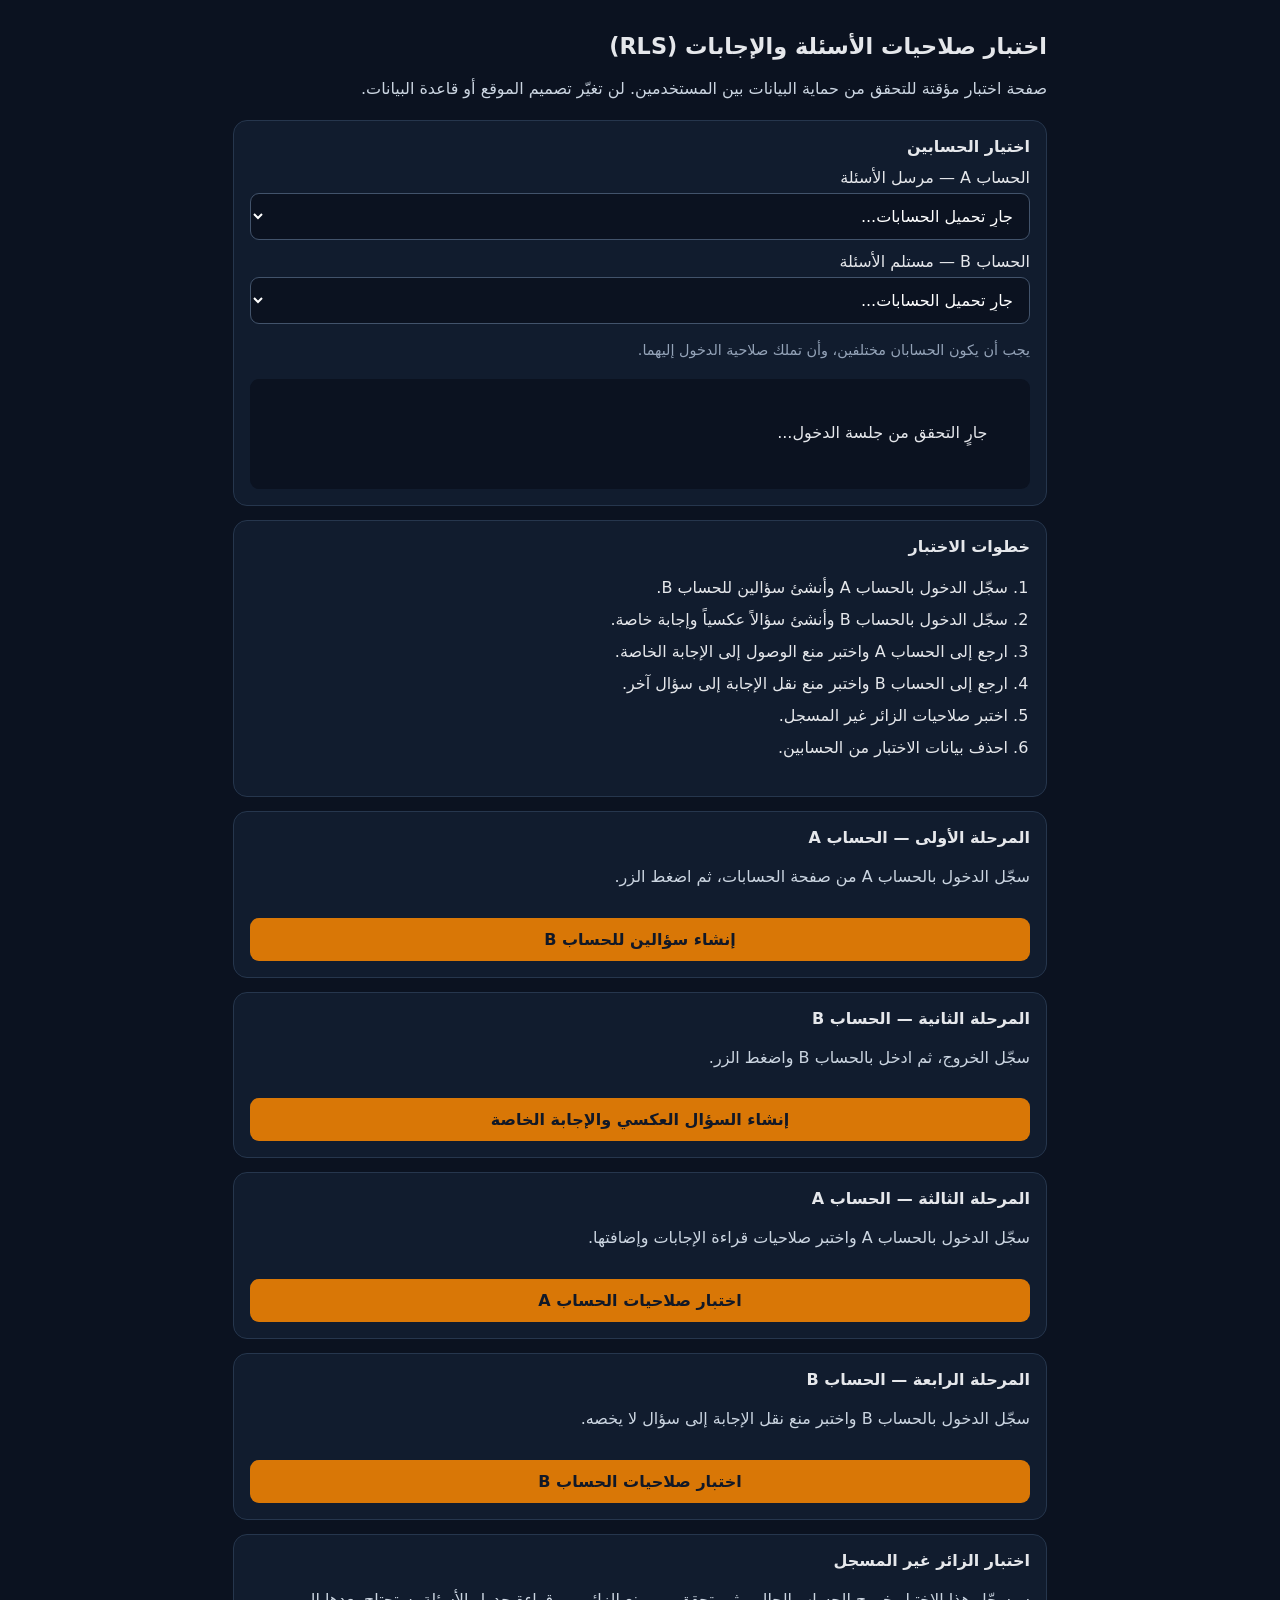
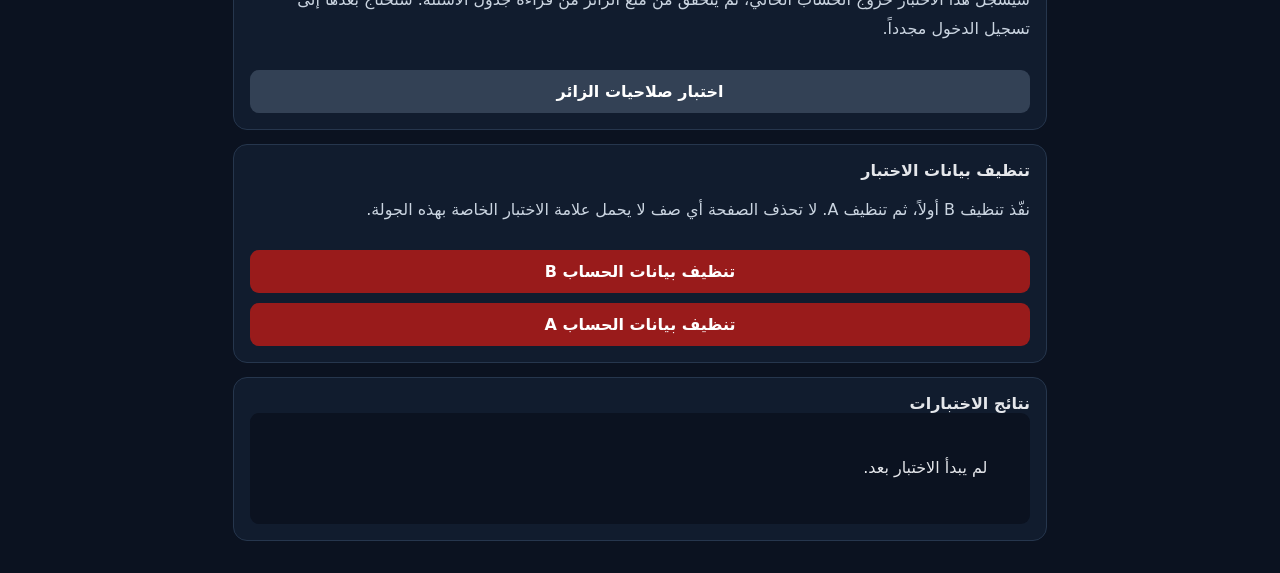
==== test-data-rls.html @ 72e55248 "Create test-data-rls.html" ====
<!DOCTYPE html>
<html lang="ar" dir="rtl">
<head>
  <meta charset="UTF-8">
  <meta name="viewport" content="width=device-width, initial-scale=1">
  <title>اختبار أمان البيانات</title>

  <style>
    * {
      box-sizing: border-box;
    }

    body {
      margin: 0;
      padding: 18px;
      max-width: 850px;
      margin-inline: auto;
      background: #0b1220;
      color: #e5e7eb;
      font-family: system-ui, sans-serif;
    }

    h1 {
      font-size: 1.4rem;
    }

    p {
      line-height: 1.8;
      color: #cbd5e1;
    }

    .card {
      background: #111c2e;
      border: 1px solid #26364d;
      border-radius: 14px;
      padding: 16px;
      margin: 14px 0;
    }

    label {
      display: block;
      margin: 12px 0 6px;
    }

    select,
    button {
      width: 100%;
      padding: 12px;
      border-radius: 9px;
      font: inherit;
    }

    select {
      color: white;
      background: #0b1220;
      border: 1px solid #42536b;
    }

    button {
      border: 0;
      background: #d97706;
      color: #111827;
      font-weight: bold;
      margin-top: 10px;
      cursor: pointer;
    }

    button.secondary {
      background: #334155;
      color: white;
    }

    button.danger {
      background: #991b1b;
      color: white;
    }

    button:disabled {
      opacity: .45;
    }

    .status {
      padding: 12px;
      border-radius: 9px;
      background: #0b1220;
      white-space: pre-wrap;
      overflow-wrap: anywhere;
      line-height: 1.8;
    }

    .pass {
      color: #86efac;
    }

    .fail {
      color: #fca5a5;
    }

    .muted {
      color: #94a3b8;
      font-size: .9rem;
    }

    ol {
      padding-right: 22px;
      line-height: 2;
    }
  </style>
</head>

<body>

  <h1>اختبار صلاحيات الأسئلة والإجابات (RLS)</h1>

  <p>
    صفحة اختبار مؤقتة للتحقق من حماية البيانات بين المستخدمين.
    لن تغيّر تصميم الموقع أو قاعدة البيانات.
  </p>

  <section class="card">

    <strong>اختيار الحسابين</strong>

    <label for="accountA">
      الحساب A — مرسل الأسئلة
    </label>

    <select id="accountA">
      <option>جارٍ تحميل الحسابات...</option>
    </select>

    <label for="accountB">
      الحساب B — مستلم الأسئلة
    </label>

    <select id="accountB">
      <option>جارٍ تحميل الحسابات...</option>
    </select>

    <p class="muted">
      يجب أن يكون الحسابان مختلفين، وأن تملك صلاحية الدخول إليهما.
    </p>

    <div id="session" class="status">
      جارٍ التحقق من جلسة الدخول...
    </div>

  </section>

  <section class="card">

    <strong>خطوات الاختبار</strong>

    <ol>
      <li>سجّل الدخول بالحساب A وأنشئ سؤالين للحساب B.</li>
      <li>سجّل الدخول بالحساب B وأنشئ سؤالاً عكسياً وإجابة خاصة.</li>
      <li>ارجع إلى الحساب A واختبر منع الوصول إلى الإجابة الخاصة.</li>
      <li>ارجع إلى الحساب B واختبر منع نقل الإجابة إلى سؤال آخر.</li>
      <li>اختبر صلاحيات الزائر غير المسجل.</li>
      <li>احذف بيانات الاختبار من الحسابين.</li>
    </ol>

  </section>

  <section class="card">

    <strong>المرحلة الأولى — الحساب A</strong>

    <p>
      سجّل الدخول بالحساب A من صفحة الحسابات، ثم اضغط الزر.
    </p>

    <button id="createA">
      إنشاء سؤالين للحساب B
    </button>

  </section>

  <section class="card">

    <strong>المرحلة الثانية — الحساب B</strong>

    <p>
      سجّل الخروج، ثم ادخل بالحساب B واضغط الزر.
    </p>

    <button id="createB">
      إنشاء السؤال العكسي والإجابة الخاصة
    </button>

  </section>

  <section class="card">

    <strong>المرحلة الثالثة — الحساب A</strong>

    <p>
      سجّل الدخول بالحساب A واختبر صلاحيات قراءة الإجابات وإضافتها.
    </p>

    <button id="testA">
      اختبار صلاحيات الحساب A
    </button>

  </section>

  <section class="card">

    <strong>المرحلة الرابعة — الحساب B</strong>

    <p>
      سجّل الدخول بالحساب B واختبر منع نقل الإجابة إلى سؤال لا يخصه.
    </p>

    <button id="testB">
      اختبار صلاحيات الحساب B
    </button>

  </section>

  <section class="card">

    <strong>اختبار الزائر غير المسجل</strong>

    <p>
      سيسجّل هذا الاختبار خروج الحساب الحالي، ثم يتحقق من منع الزائر
      من قراءة جدول الأسئلة. ستحتاج بعدها إلى تسجيل الدخول مجدداً.
    </p>

    <button id="testAnon" class="secondary">
      اختبار صلاحيات الزائر
    </button>

  </section>

  <section class="card">

    <strong>تنظيف بيانات الاختبار</strong>

    <p>
      نفّذ تنظيف B أولاً، ثم تنظيف A.
      لا تحذف الصفحة أي صف لا يحمل علامة الاختبار الخاصة بهذه الجولة.
    </p>

    <button id="cleanupB" class="danger">
      تنظيف بيانات الحساب B
    </button>

    <button id="cleanupA" class="danger">
      تنظيف بيانات الحساب A
    </button>

  </section>

  <section class="card">

    <strong>نتائج الاختبارات</strong>

    <div id="log" class="status">
      لم يبدأ الاختبار بعد.
    </div>

  </section>

<script type="module">

  import {
    createClient
  } from "https://esm.sh/@supabase/supabase-js@2.57.0";

  import {
    SUPABASE_CONFIG
  } from "./config.js";


  const supabase = createClient(
    SUPABASE_CONFIG.url,
    SUPABASE_CONFIG.publishableKey,
    {
      auth: {
        persistSession: true,
        autoRefreshToken: true,
        detectSessionInUrl: true
      }
    }
  );


  const $ = id => document.getElementById(id);

  const STORAGE_KEY = "askfm_pwa_rls_test_v1";

  const state = JSON.parse(
    localStorage.getItem(STORAGE_KEY) || "{}"
  );

  if (!state.tag) {
    state.tag = "RLS_TEST_" + crypto.randomUUID();
  }

  function save() {
    localStorage.setItem(
      STORAGE_KEY,
      JSON.stringify(state)
    );
  }


  function log(message, type = "") {

    const line = document.createElement("div");

    line.className = type;

    line.textContent = message;

    $("log").appendChild(line);

    $("log").scrollTop = $("log").scrollHeight;
  }


  function clearLog() {
    $("log").replaceChildren();
  }


  async function getCurrentUser() {

    const { data, error } = await supabase.auth.getUser();

    if (error) throw error;

    return data.user;
  }


  async function requireAccount(expectedId, label) {

    const user = await getCurrentUser();

    if (!user) {
      throw new Error(
        "لا توجد جلسة دخول. سجّل الدخول أولاً."
      );
    }

    if (user.id !== expectedId) {
      throw new Error(
        "الحساب الحالي ليس الحساب " + label +
        ". سجّل الدخول بالحساب الصحيح."
      );
    }

    return user;
  }


  function expectDenied(result, description) {

    const blocked =
      Boolean(
        result.error &&
        (
          result.error.code === "42501" ||
          result.error.code === "PGRST301"
        )
      ) ||
      (
        !result.error &&
        Array.isArray(result.data) &&
        result.data.length === 0
      );

    if (!blocked) {

      throw new Error(
        description +
        " — لم يتم منع العملية كما ينبغي. " +
        (result.error?.message || "تم إرجاع بيانات.")
      );

    }

    log(
      "نجاح: " + description + " — تم منع الوصول.",
      "pass"
    );
  }


  function expectVisible(result, description) {

    if (result.error) {
      throw result.error;
    }

    if (
      !Array.isArray(result.data) ||
      result.data.length !== 1
    ) {
      throw new Error(
        description + " — النتيجة غير متوقعة."
      );
    }

    log(
      "نجاح: " + description,
      "pass"
    );
  }


  async function loadProfiles() {

    const { data, error } = await supabase
      .from("profiles")
      .select("id,username,display_name")
      .order("created_at");

    if (error) throw error;

    if (!data || data.length < 2) {
      throw new Error(
        "يلزم وجود حسابين على الأقل."
      );
    }

    for (const id of ["accountA", "accountB"]) {

      const select = $(id);

      select.replaceChildren();

      data.forEach(profile => {

        const option = document.createElement("option");

        option.value = profile.id;

        option.textContent =
          (profile.display_name || profile.username || "مستخدم") +
          " — @" +
          (profile.username || "بدون اسم مستخدم");

        select.appendChild(option);

      });

    }

    if (state.accountA) {
      $("accountA").value = state.accountA;
    }

    if (state.accountB) {
      $("accountB").value = state.accountB;
    }

    if (
      !$("accountB").value ||
      $("accountA").value === $("accountB").value
    ) {

      const other = data.find(
        p => p.id !== $("accountA").value
      );

      if (other) {
        $("accountB").value = other.id;
      }

    }

    state.accountA = $("accountA").value;
    state.accountB = $("accountB").value;

    save();
  }


  async function refreshSession() {

    const user = await getCurrentUser();

    $("session").textContent = user
      ? "الحساب الحالي: " +
        (user.email || user.id) +
        "\nUID: " + user.id
      : "لا يوجد حساب مسجل الدخول حالياً.";

  }


  $("accountA").addEventListener("change", () => {

    state.accountA = $("accountA").value;

    save();

  });


  $("accountB").addEventListener("change", () => {

    state.accountB = $("accountB").value;

    save();

  });


  // المرحلة الأولى: الحساب A ينشئ سؤالين للحساب B

  $("createA").onclick = async () => {

    clearLog();

    try {

      const a = $("accountA").value;
      const b = $("accountB").value;

      if (!a || !b || a === b) {
        throw new Error("اختر حسابين مختلفين.");
      }

      await requireAccount(a, "A");

      if (state.qPrivate || state.qAttack) {
        throw new Error(
          "بيانات الاختبار موجودة مسبقاً. أكمل الاختبار أو نظّفها."
        );
      }

      const q1 = await supabase
        .from("questions")
        .insert({
          recipient_id: b,
          sender_id: a,
          content: state.tag + "_PRIVATE_QUESTION",
          is_anonymous: false
        })
        .select("id")
        .single();

      if (q1.error) throw q1.error;

      state.qPrivate = q1.data.id;

      save();


      const q2 = await supabase
        .from("questions")
        .insert({
          recipient_id: b,
          sender_id: a,
          content: state.tag + "_ATTACK_QUESTION",
          is_anonymous: false
        })
        .select("id")
        .single();

      if (q2.error) throw q2.error;

      state.qAttack = q2.data.id;

      save();

      log(
        "نجاح: تم إنشاء السؤالين من الحساب A إلى الحساب B.",
        "pass"
      );

    } catch (error) {

      log(
        "فشل: " + error.message,
        "fail"
      );

    }

    await refreshSession();

  };


  // المرحلة الثانية: الحساب B ينشئ سؤالاً عكسياً وإجابة خاصة

  $("createB").onclick = async () => {

    clearLog();

    try {

      const a = $("accountA").value;
      const b = $("accountB").value;

      await requireAccount(b, "B");

      if (!state.qPrivate || !state.qAttack) {
        throw new Error(
          "نفّذ المرحلة الأولى بالحساب A أولاً."
        );
      }

      if (state.qReverse || state.answerId) {
        throw new Error(
          "بيانات المرحلة الثانية موجودة مسبقاً."
        );
      }


      const question = await supabase
        .from("questions")
        .insert({
          recipient_id: a,
          sender_id: b,
          content: state.tag + "_REVERSE_QUESTION",
          is_anonymous: false
        })
        .select("id")
        .single();

      if (question.error) throw question.error;

      state.qReverse = question.data.id;

      save();


      const answer = await supabase
        .from("answers")
        .insert({
          question_id: state.qPrivate,
          user_id: b,
          content: state.tag + "_PRIVATE_ANSWER",
          is_public: false
        })
        .select("id")
        .single();

      if (answer.error) throw answer.error;

      state.answerId = answer.data.id;

      save();

      log(
        "نجاح: أنشأ B السؤال العكسي والإجابة الخاصة.",
        "pass"
      );

    } catch (error) {

      log(
        "فشل: " + error.message,
        "fail"
      );

    }

    await refreshSession();

  };


  // المرحلة الثالثة: اختبارات الحساب A

  $("testA").onclick = async () => {

    clearLog();

    try {

      const a = $("accountA").value;

      await requireAccount(a, "A");

      if (!state.answerId || !state.qAttack) {
        throw new Error(
          "أكمل المرحلة الثانية بالحساب B أولاً."
        );
      }


      // هل يستطيع A قراءة إجابة B الخاصة؟

      const privateRead = await supabase
        .from("answers")
        .select("id")
        .eq("id", state.answerId);

      expectDenied(
        privateRead,
        "منع A من قراءة إجابة B الخاصة"
      );


      // هل يستطيع A قراءة السؤال الذي أرسله؟

      const ownQuestion = await supabase
        .from("questions")
        .select("id")
        .eq("id", state.qPrivate);

      expectVisible(
        ownQuestion,
        "السماح لـ A بقراءة السؤال الذي أرسله"
      );


      // هل يستطيع A الإجابة عن سؤال موجّه إلى B؟

      const unauthorizedAnswer = await supabase
        .from("answers")
        .insert({
          question_id: state.qAttack,
          user_id: a,
          content: state.tag + "_UNAUTHORIZED_ANSWER",
          is_public: false
        })
        .select("id");

      expectDenied(
        unauthorizedAnswer,
        "منع A من الإجابة عن سؤال مستلم إلى B"
      );


      log(
        "اكتملت اختبارات الحساب A.",
        "pass"
      );

    } catch (error) {

      log(
        "فشل: " + error.message,
        "fail"
      );

    }

    await refreshSession();

  };


  // المرحلة الرابعة: اختبارات الحساب B

  $("testB").onclick = async () => {

    clearLog();

    try {

      const b = $("accountB").value;

      await requireAccount(b, "B");

      if (!state.answerId || !state.qReverse) {
        throw new Error(
          "أكمل المرحلة الثانية أولاً."
        );
      }


      // يجب أن يرى B إجابته الخاصة

      const ownAnswer = await supabase
        .from("answers")
        .select("id")
        .eq("id", state.answerId);

      expectVisible(
        ownAnswer,
        "السماح لـ B بقراءة إجابته الخاصة"
      );


      // يحاول نقل الإجابة إلى سؤال هو مرسله وليس مستلمه

      const moveAnswer = await supabase
        .from("answers")
        .update({
          question_id: state.qReverse
        })
        .eq("id", state.answerId)
        .select("id");

      expectDenied(
        moveAnswer,
        "منع B من نقل إجابته إلى سؤال ليس مستلماً منه"
      );


      log(
        "اكتملت اختبارات الحساب B.",
        "pass"
      );

    } catch (error) {

      log(
        "فشل: " + error.message,
        "fail"
      );

    }

    await refreshSession();

  };


  // اختبار الزائر غير المسجل

  $("testAnon").onclick = async () => {

    clearLog();

    try {

      await supabase.auth.signOut();

      const result = await supabase
        .from("questions")
        .select("id")
        .limit(1);

      if (
        !result.error ||
        result.error.code !== "42501"
      ) {

        throw new Error(
          "لم نحصل على رفض الصلاحية المتوقع لدور anon. " +
          (result.error?.message || "لم يرجع الطلب خطأ.")
        );

      }

      log(
        "نجاح: الزائر غير المسجل لا يستطيع قراءة جدول الأسئلة.",
        "pass"
      );

      log(
        "تم تسجيل الخروج. سجّل الدخول مجدداً قبل التنظيف."
      );

    } catch (error) {

      log(
        "فشل: " + error.message,
        "fail"
      );

    }

    await refreshSession();

  };


  // حذف صف اختبار بعد التأكد من علامة الاختبار

  async function safeDelete(table, id) {

    if (!id) return;

    const check = await supabase
      .from(table)
      .select("id,content")
      .eq("id", id)
      .maybeSingle();

    if (check.error) throw check.error;

    if (!check.data) return;

    if (
      typeof check.data.content !== "string" ||
      !check.data.content.startsWith(state.tag)
    ) {

      throw new Error(
        "توقف أمان: الصف لا يحمل علامة الاختبار."
      );

    }

    const deletion = await supabase
      .from(table)
      .delete()
      .eq("id", id)
      .select("id");

    if (deletion.error) throw deletion.error;

    if (!deletion.data || deletion.data.length !== 1) {

      throw new Error(
        "لم يتم حذف الصف. تحقق من الحساب الحالي وصلاحيات DELETE."
      );

    }

    log(
      "تم حذف صف اختبار من " + table,
      "pass"
    );

  }


  // تنظيف بيانات B

  $("cleanupB").onclick = async () => {

    clearLog();

    try {

      await requireAccount(
        $("accountB").value,
        "B"
      );

      await safeDelete(
        "answers",
        state.answerId
      );

      await safeDelete(
        "questions",
        state.qReverse
      );

      state.answerId = null;
      state.qReverse = null;

      save();

      log(
        "اكتمل تنظيف بيانات الحساب B.",
        "pass"
      );

    } catch (error) {

      log(
        "تعذر التنظيف: " + error.message,
        "fail"
      );

    }

    await refreshSession();

  };


  // تنظيف بيانات A

  $("cleanupA").onclick = async () => {

    clearLog();

    try {

      await requireAccount(
        $("accountA").value,
        "A"
      );

      await safeDelete(
        "questions",
        state.qPrivate
      );

      await safeDelete(
        "questions",
        state.qAttack
      );

      state.qPrivate = null;
      state.qAttack = null;

      save();

      if (
        !state.answerId &&
        !state.qReverse
      ) {

        localStorage.removeItem(STORAGE_KEY);

        log(
          "اكتمل التنظيف بالكامل. تم حذف بيانات الاختبار.",
          "pass"
        );

      } else {

        log(
          "تم تنظيف بيانات A. لا تزال هناك بيانات B؛ نفّذ تنظيف B أولاً.",
          "pass"
        );

      }

    } catch (error) {

      log(
        "تعذر التنظيف: " + error.message,
        "fail"
      );

    }

    await refreshSession();

  };


  // بدء الصفحة

  try {

    await loadProfiles();

    await refreshSession();

    log(
      "تم الاتصال بـ Supabase وتحميل الحسابات. الصفحة جاهزة للاختبار."
    );

  } catch (error) {

    $("session").textContent =
      "تعذر تشغيل الصفحة: " + error.message;

    log(
      "خطأ تهيئة: " + error.message,
      "fail"
    );

  }

</script>

</body>
</html>
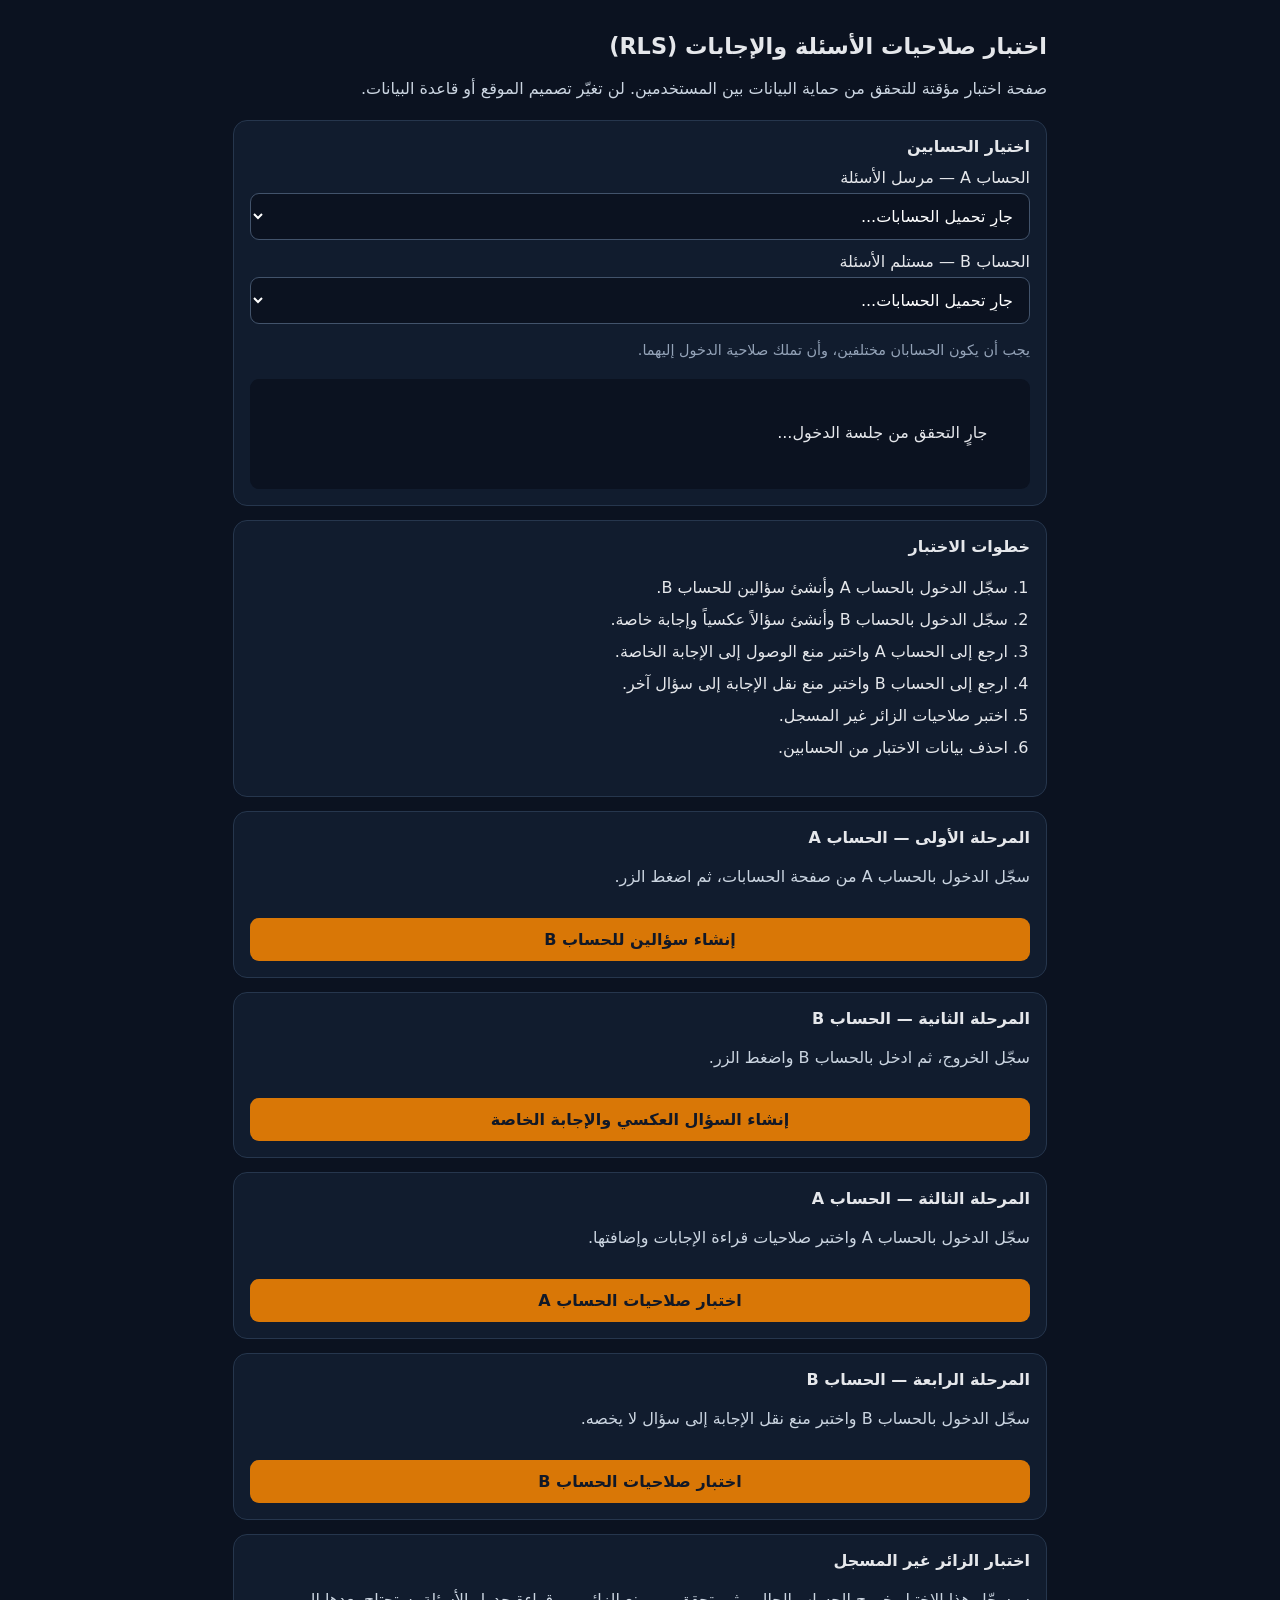
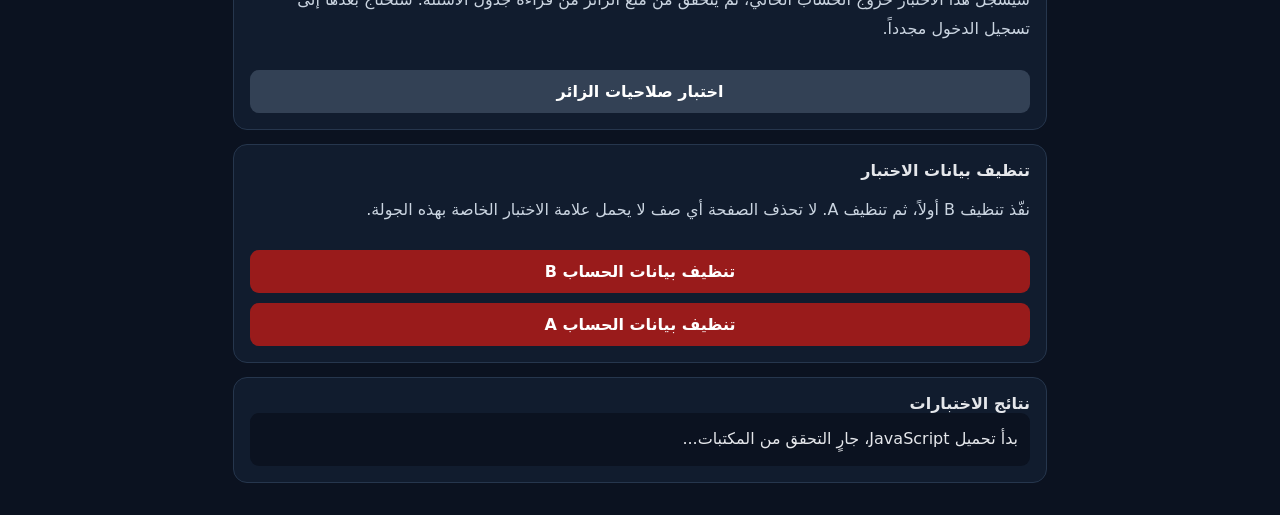
==== commit ef1dd8e3: "Update test-data-rls.html" ====
--- a/test-data-rls.html
+++ b/test-data-rls.html
@@ -262,7 +262,25 @@
     </div>
 
   </section>
-
+<script>
+  const logBox = document.getElementById("log");
+
+  logBox.textContent = "بدأ تحميل JavaScript، جارٍ التحقق من المكتبات...";
+
+  window.addEventListener("error", function(event) {
+    logBox.textContent =
+      "خطأ في تحميل أو تشغيل JavaScript:\n" +
+      (event.message || "خطأ غير محدد") +
+      "\nالمصدر: " + (event.filename || "غير معروف") +
+      "\nالسطر: " + (event.lineno || "غير معروف");
+  });
+
+  window.addEventListener("unhandledrejection", function(event) {
+    logBox.textContent =
+      "فشل تحميل مكتبة أو تنفيذ طلب:\n" +
+      (event.reason?.message || String(event.reason));
+  });
+</script>
 <script type="module">
 
   import {
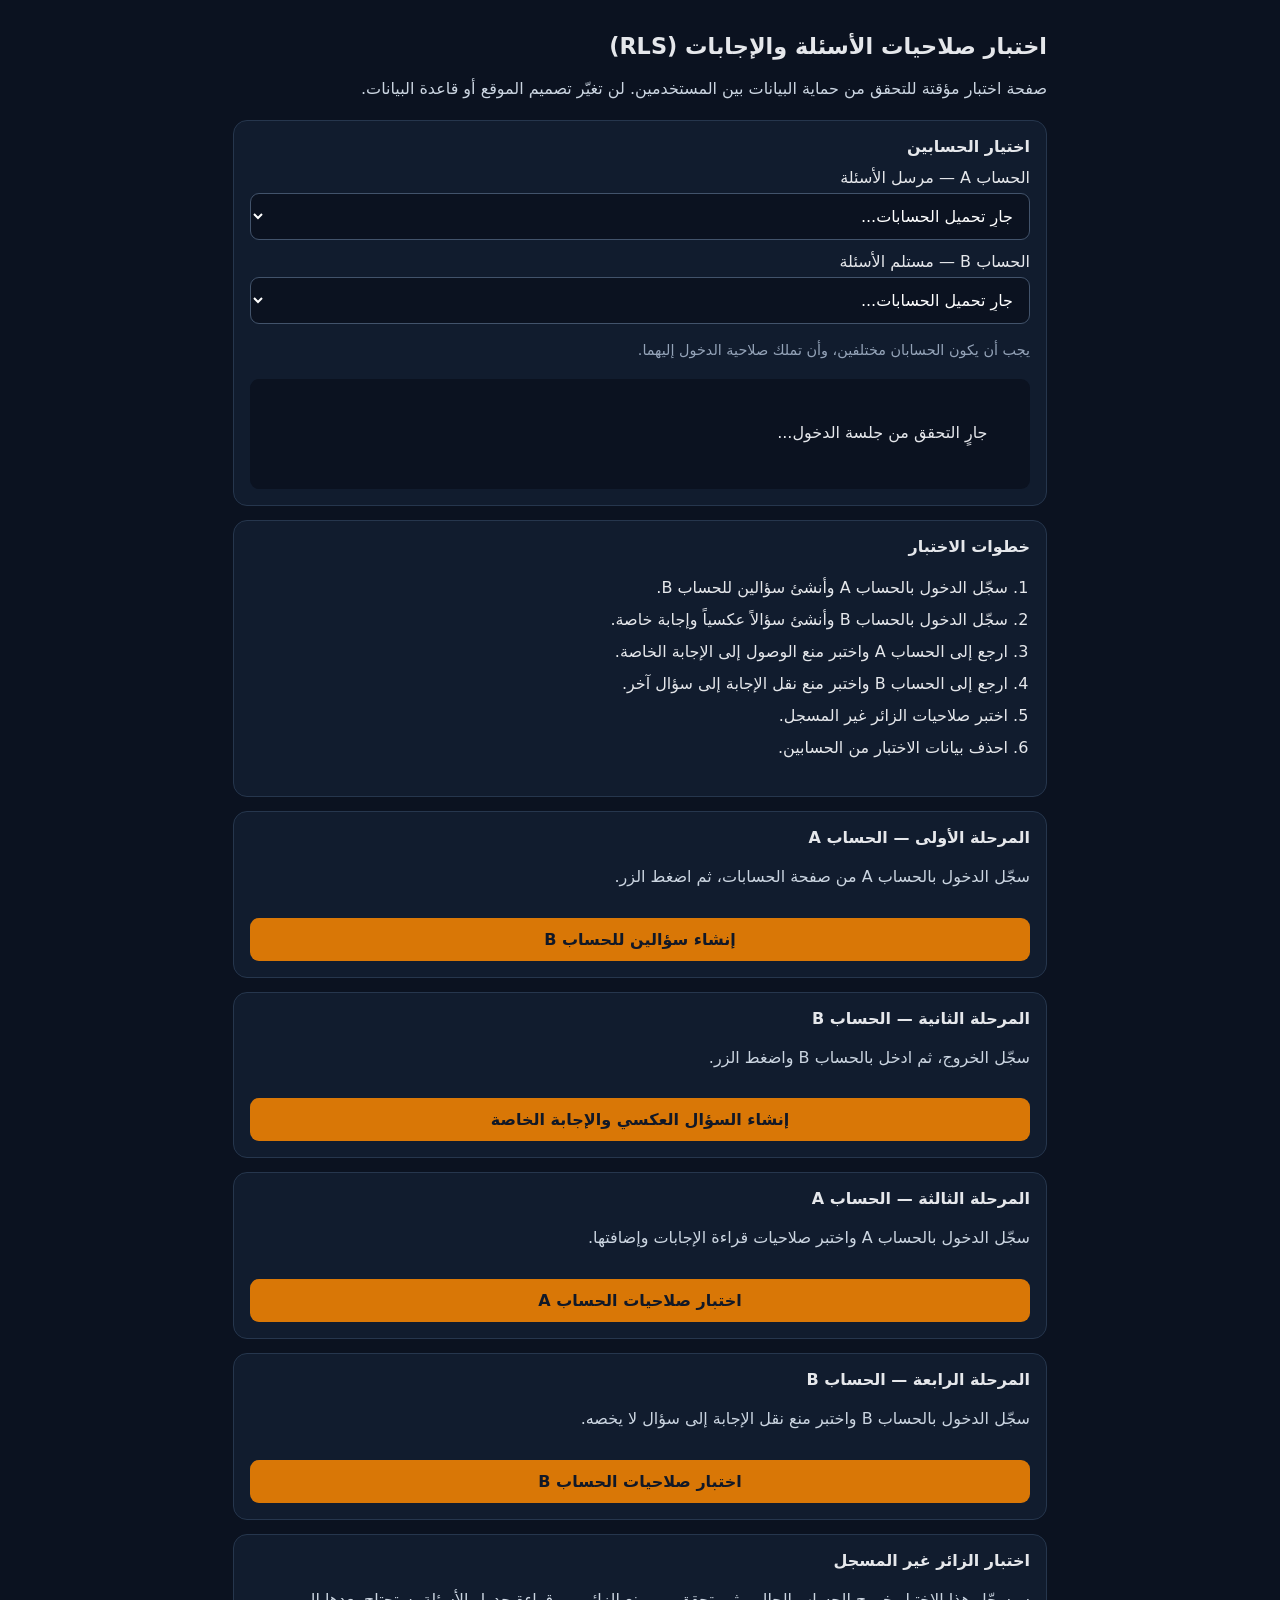
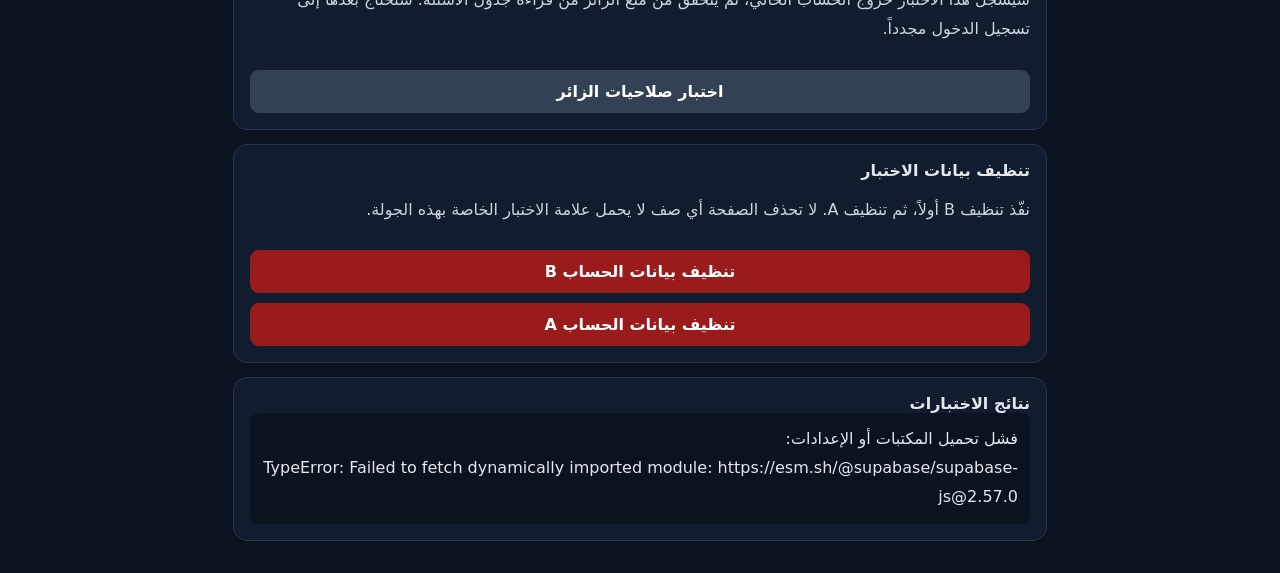
==== commit 958150b9: "Refactor Supabase client initialization in HTML Refactor script to dynamically import Supabase modul" ====
--- a/test-data-rls.html
+++ b/test-data-rls.html
@@ -281,15 +281,16 @@
       (event.reason?.message || String(event.reason));
   });
 </script>
-<script type="module">
-
-  import {
-    createClient
-  } from "https://esm.sh/@supabase/supabase-js@2.57.0";
-
-  import {
-    SUPABASE_CONFIG
-  } from "./config.js";
+<script>
+(async function () {
+  try {
+    const [supabaseModule, configModule] = await Promise.all([
+      import("https://esm.sh/@supabase/supabase-js@2.57.0"),
+      import("./config.js")
+    ]);
+
+    const createClient = supabaseModule.createClient;
+    const SUPABASE_CONFIG = configModule.SUPABASE_CONFIG;
 
 
   const supabase = createClient(
@@ -1069,7 +1070,14 @@
     );
 
   }
-
+  } catch (error) {
+    const logBox = document.getElementById("log");
+
+    logBox.textContent =
+      "فشل تحميل المكتبات أو الإعدادات:\n" +
+      (error.stack || error.message || String(error));
+  }
+})();
 </script>
 
 </body>
